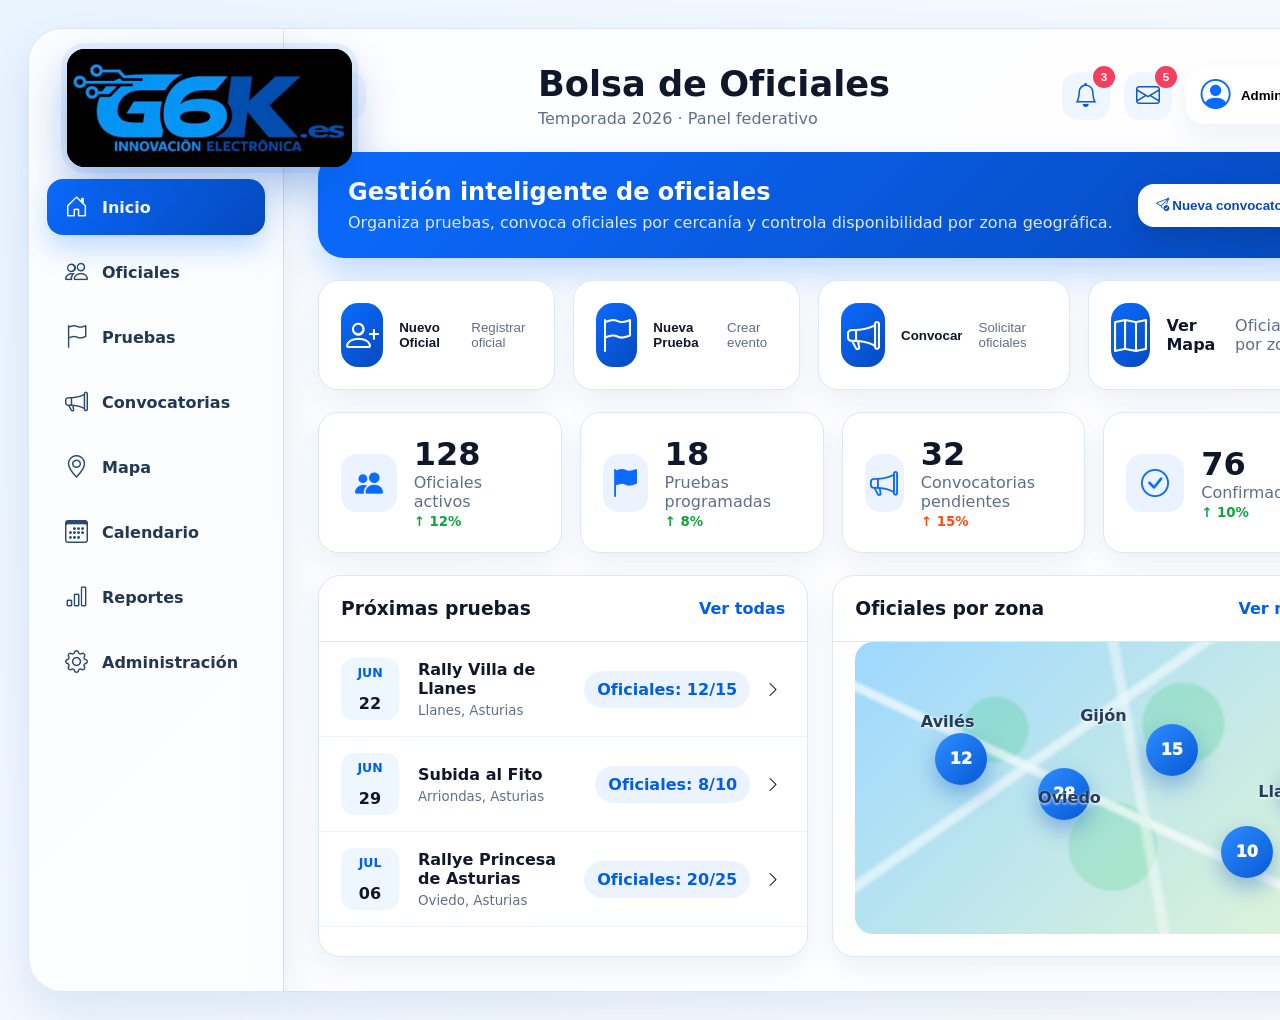
==== index.html @ 3ae83f71 "Add files via upload" ====
<!DOCTYPE html>
<html lang="es">
<head>
<meta charset="UTF-8">
<meta name="viewport" content="width=device-width, initial-scale=1.0">
<title>Bolsa de Oficiales</title>
<link href="https://cdn.jsdelivr.net/npm/bootstrap-icons@1.11.3/font/bootstrap-icons.css" rel="stylesheet">
<link rel="stylesheet" href="css/style.css">
</head>

<body>
<div class="app">

    <aside class="sidebar" id="sidebar">
        <div class="logo-floating">
            <img src="img/logo_g6k.jpg" alt="G6K">
        </div>

        <nav class="menu">
            <a class="active" href="index.html"><i class="bi bi-house-door"></i><span>Inicio</span></a>
            <a href="pages/oficiales.html"><i class="bi bi-people"></i><span>Oficiales</span></a>
            <a href="pages/pruebas.html"><i class="bi bi-flag"></i><span>Pruebas</span></a>
            <a href="pages/convocatorias.html"><i class="bi bi-megaphone"></i><span>Convocatorias</span></a>
            <a href="pages/mapa.html"><i class="bi bi-geo-alt"></i><span>Mapa</span></a>
            <a href="#"><i class="bi bi-calendar3"></i><span>Calendario</span></a>
            <a href="#"><i class="bi bi-bar-chart"></i><span>Reportes</span></a>
            <a href="#"><i class="bi bi-gear"></i><span>Administración</span></a>
        </nav>
    </aside>

    <main class="main">
        <header class="topbar">
            <button class="icon-btn" onclick="toggleSidebar()"><i class="bi bi-list"></i></button>

            <div>
                <h1>Bolsa de Oficiales</h1>
                <p>Temporada 2026 · Panel federativo</p>
            </div>

            <div class="top-actions">
                <button class="icon-btn"><i class="bi bi-bell"></i><b>3</b></button>
                <button class="icon-btn"><i class="bi bi-envelope"></i><b>5</b></button>
                <button class="user-btn"><i class="bi bi-person-circle"></i><span>Administrador</span></button>
            </div>
        </header>

        <section class="hero-card">
            <div>
                <h2>Gestión inteligente de oficiales</h2>
                <p>Organiza pruebas, convoca oficiales por cercanía y controla disponibilidad por zona geográfica.</p>
            </div>
            <button class="primary-btn" onclick="openModal('modalConvocatoria')">
                <i class="bi bi-send-check"></i> Nueva convocatoria
            </button>
        </section>

        <section class="quick-grid">
            <button class="quick-card" onclick="openModal('modalOficial')">
                <i class="bi bi-person-plus"></i>
                <strong>Nuevo Oficial</strong>
                <span>Registrar oficial</span>
            </button>

            <button class="quick-card" onclick="openModal('modalPrueba')">
                <i class="bi bi-flag"></i>
                <strong>Nueva Prueba</strong>
                <span>Crear evento</span>
            </button>

            <button class="quick-card" onclick="openModal('modalConvocatoria')">
                <i class="bi bi-megaphone"></i>
                <strong>Convocar</strong>
                <span>Solicitar oficiales</span>
            </button>

            <a class="quick-card" href="pages/mapa.html">
                <i class="bi bi-map"></i>
                <strong>Ver Mapa</strong>
                <span>Oficiales por zona</span>
            </a>
        </section>

        <section class="stats-grid">
            <div class="stat-card"><i class="bi bi-people-fill"></i><div><strong>128</strong><span>Oficiales activos</span><small class="green">↑ 12%</small></div></div>
            <div class="stat-card"><i class="bi bi-flag-fill"></i><div><strong>18</strong><span>Pruebas programadas</span><small class="green">↑ 8%</small></div></div>
            <div class="stat-card"><i class="bi bi-megaphone"></i><div><strong>32</strong><span>Convocatorias pendientes</span><small class="orange">↑ 15%</small></div></div>
            <div class="stat-card"><i class="bi bi-check-circle"></i><div><strong>76</strong><span>Confirmadas</span><small class="green">↑ 10%</small></div></div>
        </section>

        <section class="dashboard-grid">
            <div class="panel">
                <div class="panel-head">
                    <h3>Próximas pruebas</h3>
                    <a href="pages/pruebas.html">Ver todas</a>
                </div>

                <div class="event-row">
                    <div class="date"><span>JUN</span>22</div>
                    <div><strong>Rally Villa de Llanes</strong><small>Llanes, Asturias</small></div>
                    <em>Oficiales: 12/15</em>
                    <i class="bi bi-chevron-right"></i>
                </div>

                <div class="event-row">
                    <div class="date"><span>JUN</span>29</div>
                    <div><strong>Subida al Fito</strong><small>Arriondas, Asturias</small></div>
                    <em>Oficiales: 8/10</em>
                    <i class="bi bi-chevron-right"></i>
                </div>

                <div class="event-row">
                    <div class="date"><span>JUL</span>06</div>
                    <div><strong>Rallye Princesa de Asturias</strong><small>Oviedo, Asturias</small></div>
                    <em>Oficiales: 20/25</em>
                    <i class="bi bi-chevron-right"></i>
                </div>
            </div>

            <div class="panel">
                <div class="panel-head">
                    <h3>Oficiales por zona</h3>
                    <a href="pages/mapa.html">Ver mapa</a>
                </div>

                <div class="fake-map">
                    <span class="city aviles">Avilés</span>
                    <span class="city gijon">Gijón</span>
                    <span class="city oviedo">Oviedo</span>
                    <span class="city llanes">Llanes</span>
                    <span class="marker m1">12</span>
                    <span class="marker m2">28</span>
                    <span class="marker m3">15</span>
                    <span class="marker m4">18</span>
                    <span class="marker m5">10</span>
                </div>
            </div>
        </section>
    </main>
</div>

<div class="modal" id="modalOficial">
    <div class="modal-box">
        <button class="close" onclick="closeModal('modalOficial')">×</button>
        <h2>Nuevo Oficial</h2>
        <input placeholder="ID automático: OF-0001" disabled>
        <input placeholder="Nombre completo">
        <input placeholder="Municipio">
        <select><option>Categoría</option><option>Cronometrador</option><option>Comisario de ruta</option><option>Jefe de tramo</option></select>
        <button class="primary-btn">Guardar oficial</button>
    </div>
</div>

<div class="modal" id="modalPrueba">
    <div class="modal-box">
        <button class="close" onclick="closeModal('modalPrueba')">×</button>
        <h2>Nueva Prueba</h2>
        <input placeholder="Nombre de la prueba">
        <input type="date">
        <input placeholder="Municipio">
        <input placeholder="Provincia">
        <button class="primary-btn">Crear prueba</button>
    </div>
</div>

<div class="modal" id="modalConvocatoria">
    <div class="modal-box">
        <button class="close" onclick="closeModal('modalConvocatoria')">×</button>
        <h2>Nueva Convocatoria</h2>
        <select><option>Seleccionar prueba</option><option>Rally Villa de Llanes</option><option>Subida al Fito</option></select>
        <select><option>Tipo de oficial</option><option>Cronometrador</option><option>Comisario de ruta</option></select>
        <input type="number" placeholder="Cantidad necesaria">
        <button class="primary-btn">Buscar por cercanía</button>
    </div>
</div>

<nav class="mobile-nav">
    <a href="index.html"><i class="bi bi-house-door"></i>Inicio</a>
    <a href="pages/oficiales.html"><i class="bi bi-people"></i>Oficiales</a>
    <a href="pages/convocatorias.html"><i class="bi bi-megaphone"></i>Convocar</a>
    <a href="pages/mapa.html"><i class="bi bi-map"></i>Mapa</a>
</nav>

<script src="js/firebase-config.js"></script>
<script src="js/app.js"></script>
</body>
</html>
---- css/style.css ----
:root{
--blue:#0b6bff;--blue-dark:#0649bd;--soft:#eaf3ff;--white:#fff;--bg:#f5f9ff;
--text:#0f172a;--muted:#5f6f89;--line:#dce8f7;--shadow:0 20px 48px rgba(28,89,164,.13);
}
*{box-sizing:border-box}
body{margin:0;font-family:Inter,system-ui,-apple-system,"Segoe UI",sans-serif;background:linear-gradient(135deg,#eaf4ff,#fff);color:var(--text)}
.app{max-width:1540px;margin:auto;padding:28px;display:grid;grid-template-columns:255px 1fr;gap:0}
.sidebar{position:relative;background:rgba(255,255,255,.8);border:1px solid var(--line);border-right:0;border-radius:34px 0 0 34px;min-height:calc(100vh - 56px);padding:150px 18px 25px;box-shadow:var(--shadow)}
.logo-floating{position:absolute;top:20px;left:38px;width:285px;height:118px;border-radius:18px;overflow:hidden;background:#020617;box-shadow:0 20px 44px rgba(0,75,190,.34),0 0 0 6px rgba(11,107,255,.08);z-index:4}
.logo-floating img{width:100%;height:100%;object-fit:cover}
.menu a{display:flex;align-items:center;gap:14px;padding:15px 18px;margin-bottom:9px;border-radius:16px;text-decoration:none;color:#223753;font-weight:750}
.menu a i{font-size:23px;color:#29496f}.menu a.active,.menu a:hover{background:linear-gradient(135deg,var(--blue),var(--blue-dark));color:white;box-shadow:0 13px 28px rgba(11,107,255,.25)}.menu a.active i,.menu a:hover i{color:white}
.main{background:rgba(255,255,255,.88);border:1px solid var(--line);border-radius:0 34px 34px 0;min-height:calc(100vh - 56px);padding:34px;box-shadow:var(--shadow)}
.topbar{display:flex;align-items:center;gap:24px;justify-content:space-between;margin-bottom:24px}.topbar h1{margin:0;font-size:2.2rem}.topbar p{margin:5px 0 0;color:var(--muted)}
.icon-btn{position:relative;border:0;background:#f0f6ff;color:#0b59d7;width:48px;height:48px;border-radius:16px;font-size:24px}.icon-btn b{position:absolute;top:-6px;right:-5px;background:#f43f5e;color:white;border-radius:50%;font-size:.73rem;width:22px;height:22px;display:grid;place-items:center}
.top-actions{display:flex;align-items:center;gap:14px}.user-btn{border:0;background:#fff;border-radius:17px;padding:11px 15px;box-shadow:0 10px 25px rgba(26,75,140,.08);display:flex;align-items:center;gap:10px;font-weight:800}.user-btn i{font-size:30px;color:var(--blue)}
.hero-card{display:flex;align-items:center;justify-content:space-between;gap:20px;background:linear-gradient(135deg,#0b6bff,#0649bd);color:white;border-radius:26px;padding:26px 30px;margin-bottom:22px;box-shadow:0 18px 35px rgba(11,107,255,.25)}.hero-card h2{margin:0 0 7px}.hero-card p{margin:0;opacity:.86}
.primary-btn{border:0;background:white;color:var(--blue-dark);border-radius:16px;padding:14px 18px;font-weight:900;box-shadow:0 12px 25px rgba(0,0,0,.12);cursor:pointer}.modal .primary-btn{background:linear-gradient(135deg,var(--blue),var(--blue-dark));color:white;width:100%;margin-top:8px}
.quick-grid,.stats-grid{display:grid;grid-template-columns:repeat(4,1fr);gap:18px;margin-bottom:22px}.quick-card{border:1px solid var(--line);background:white;border-radius:20px;padding:22px;text-decoration:none;color:var(--text);box-shadow:0 12px 28px rgba(26,75,140,.08);display:flex;align-items:center;gap:16px;cursor:pointer;text-align:left}.quick-card:hover{transform:translateY(-4px)}.quick-card i{width:64px;height:64px;border-radius:17px;background:linear-gradient(135deg,var(--blue),var(--blue-dark));display:grid;place-items:center;color:white;font-size:33px}.quick-card strong{display:block}.quick-card span{color:var(--muted)}
.stat-card{background:white;border:1px solid var(--line);border-radius:20px;padding:22px;box-shadow:0 12px 28px rgba(26,75,140,.08);display:flex;gap:17px;align-items:center}.stat-card i{width:58px;height:58px;border-radius:16px;background:var(--soft);color:var(--blue);display:grid;place-items:center;font-size:28px}.stat-card strong{font-size:2rem;display:block}.stat-card span{display:block;color:var(--muted)}.green{color:#11a43a;font-weight:900}.orange{color:#ff4d16;font-weight:900}
.dashboard-grid{display:grid;grid-template-columns:1fr 1.05fr;gap:24px}.panel{background:white;border:1px solid var(--line);border-radius:22px;box-shadow:0 12px 28px rgba(26,75,140,.08);overflow:hidden}.panel-head{display:flex;justify-content:space-between;align-items:center;padding:22px;border-bottom:1px solid var(--line)}.panel-head h3{margin:0}.panel-head a{color:#005ee8;text-decoration:none;font-weight:900}
.event-row{display:grid;grid-template-columns:62px 1fr auto 20px;gap:15px;align-items:center;padding:16px 22px;border-bottom:1px solid #edf3fb}.event-row small{display:block;color:var(--muted);margin-top:5px}.event-row em{font-style:normal;background:#eaf3ff;color:#005ee8;padding:9px 13px;border-radius:999px;font-weight:900}.date{background:#eef6ff;border-radius:13px;width:58px;height:62px;display:grid;place-items:center;text-align:center;font-weight:900}.date span{color:#005ee8;font-size:.78rem}
.fake-map{height:292px;margin:0 22px 22px;border-radius:18px;position:relative;overflow:hidden;background:radial-gradient(circle at 30% 30%,rgba(62,205,124,.27) 0 8%,transparent 9%),radial-gradient(circle at 70% 28%,rgba(62,205,124,.25) 0 10%,transparent 11%),radial-gradient(circle at 55% 70%,rgba(62,205,124,.22) 0 13%,transparent 14%),linear-gradient(135deg,#9ed8ff,#def4d7)}
.fake-map:before{content:"";position:absolute;inset:0;background:linear-gradient(25deg,transparent 0 47%,rgba(255,255,255,.85) 48% 49%,transparent 50%),linear-gradient(145deg,transparent 0 38%,rgba(255,255,255,.72) 39% 40%,transparent 41%),linear-gradient(80deg,transparent 0 58%,rgba(255,255,255,.6) 59% 60%,transparent 61%);opacity:.75}.city{position:absolute;z-index:3;font-weight:900;color:#243b5a;text-shadow:0 1px 3px white}.aviles{left:14%;top:24%}.gijon{left:48%;top:22%}.oviedo{left:39%;top:50%}.llanes{left:86%;top:48%}.marker{position:absolute;z-index:2;width:52px;height:52px;border-radius:50%;display:grid;place-items:center;background:linear-gradient(135deg,#2e8dff,#0759d4);color:white;font-weight:950;box-shadow:0 9px 21px rgba(0,73,190,.36)}.m1{left:17%;top:31%}.m2{left:39%;top:43%}.m3{left:62%;top:28%}.m4{left:91%;top:40%}.m5{left:78%;top:63%}
.modal{display:none;position:fixed;inset:0;background:rgba(15,23,42,.55);z-index:50;place-items:center;padding:18px}.modal.show{display:grid}.modal-box{position:relative;background:white;border-radius:24px;padding:26px;max-width:430px;width:100%;box-shadow:0 25px 80px rgba(0,0,0,.25)}.modal-box h2{margin-top:0}.modal-box input,.modal-box select{width:100%;padding:14px 15px;margin-bottom:12px;border:1px solid var(--line);border-radius:14px;font-size:1rem}.close{position:absolute;right:16px;top:12px;border:0;background:transparent;font-size:30px;cursor:pointer}
.mobile-nav{display:none}
@media(max-width:1180px){.app{grid-template-columns:1fr}.sidebar{display:none}.main{border-radius:28px}.quick-grid,.stats-grid,.dashboard-grid{grid-template-columns:1fr 1fr}}
@media(max-width:720px){.app{padding:12px}.main{border-radius:24px;padding:18px;padding-bottom:90px}.top-actions{display:none}.topbar{align-items:flex-start}.hero-card{display:block}.hero-card .primary-btn{margin-top:16px}.quick-grid,.stats-grid,.dashboard-grid{grid-template-columns:1fr}.event-row{grid-template-columns:62px 1fr}.event-row em,.event-row>i{display:none}.mobile-nav{display:flex;position:fixed;left:12px;right:12px;bottom:12px;background:white;border:1px solid var(--line);border-radius:24px;box-shadow:0 16px 38px rgba(0,0,0,.18);justify-content:space-around;padding:10px;z-index:30}.mobile-nav a{text-decoration:none;color:#5b6a80;text-align:center;font-size:.72rem;font-weight:900}.mobile-nav i{display:block;font-size:22px;color:#0b6bff}}
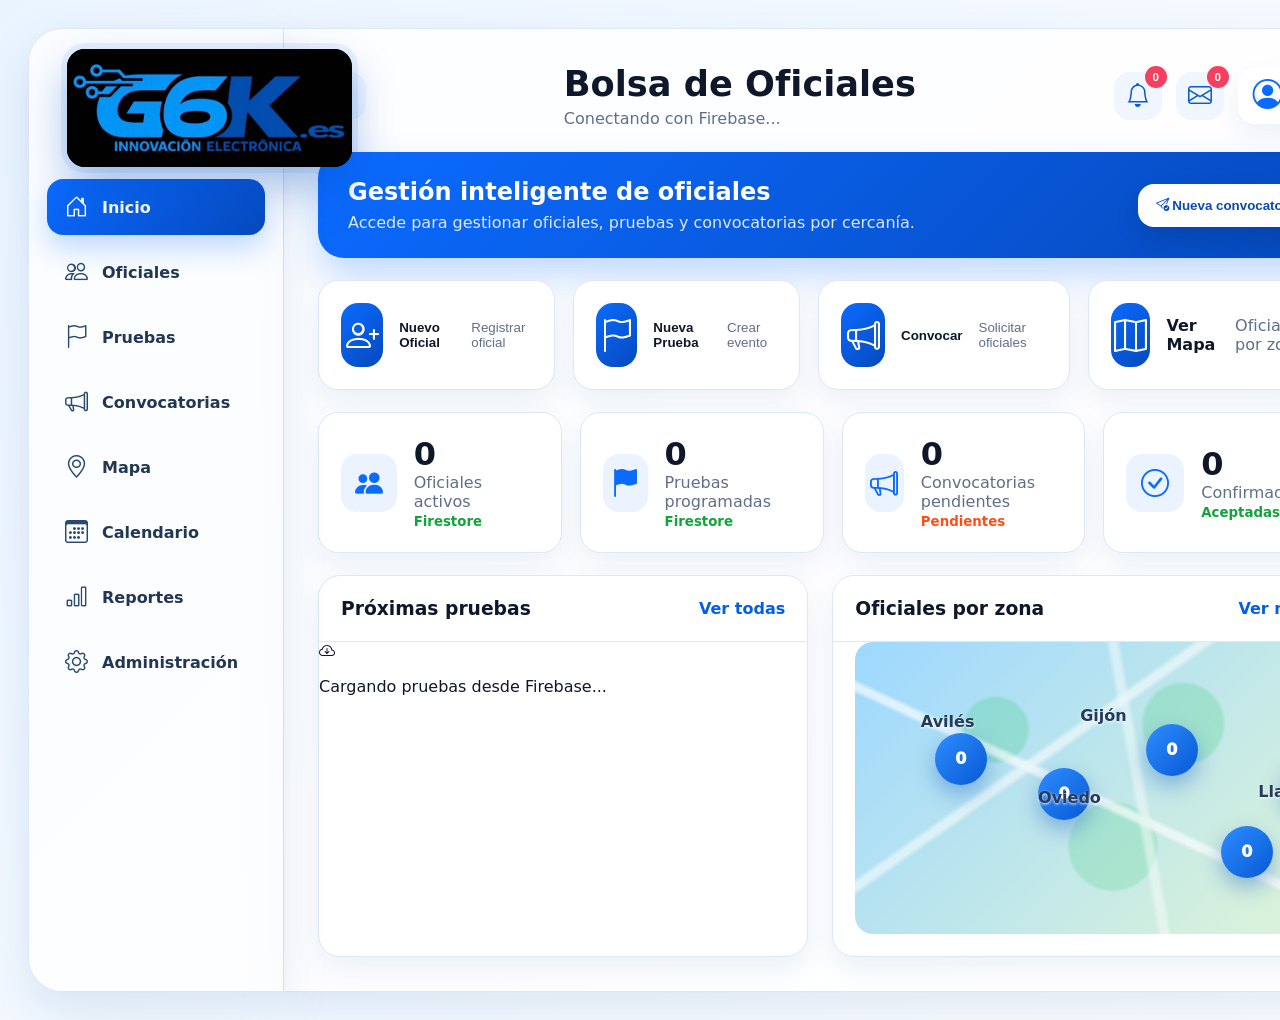
==== commit 9d6e2e81: "index.html" ====
--- a/index.html
+++ b/index.html
@@ -4,11 +4,13 @@
 <meta charset="UTF-8">
 <meta name="viewport" content="width=device-width, initial-scale=1.0">
 <title>Bolsa de Oficiales</title>
+
 <link href="https://cdn.jsdelivr.net/npm/bootstrap-icons@1.11.3/font/bootstrap-icons.css" rel="stylesheet">
 <link rel="stylesheet" href="css/style.css">
 </head>
 
 <body>
+
 <div class="app">
 
     <aside class="sidebar" id="sidebar">
@@ -29,26 +31,36 @@
     </aside>
 
     <main class="main">
+
         <header class="topbar">
             <button class="icon-btn" onclick="toggleSidebar()"><i class="bi bi-list"></i></button>
 
             <div>
                 <h1>Bolsa de Oficiales</h1>
-                <p>Temporada 2026 · Panel federativo</p>
+                <p id="welcomeText">Conectando con Firebase...</p>
             </div>
 
             <div class="top-actions">
-                <button class="icon-btn"><i class="bi bi-bell"></i><b>3</b></button>
-                <button class="icon-btn"><i class="bi bi-envelope"></i><b>5</b></button>
-                <button class="user-btn"><i class="bi bi-person-circle"></i><span>Administrador</span></button>
+                <button class="icon-btn"><i class="bi bi-bell"></i><b id="notificacionesNum">0</b></button>
+                <button class="icon-btn"><i class="bi bi-envelope"></i><b id="mensajesNum">0</b></button>
+
+                <button class="user-btn" id="userButton" onclick="goLogin()">
+                    <i class="bi bi-person-circle"></i>
+                    <span id="userName">Entrar</span>
+                </button>
+
+                <button class="icon-btn" id="logoutBtn" onclick="logoutUser()" title="Cerrar sesión" style="display:none;">
+                    <i class="bi bi-box-arrow-right"></i>
+                </button>
             </div>
         </header>
 
         <section class="hero-card">
             <div>
                 <h2>Gestión inteligente de oficiales</h2>
-                <p>Organiza pruebas, convoca oficiales por cercanía y controla disponibilidad por zona geográfica.</p>
-            </div>
+                <p id="heroText">Accede para gestionar oficiales, pruebas y convocatorias por cercanía.</p>
+            </div>
+
             <button class="primary-btn" onclick="openModal('modalConvocatoria')">
                 <i class="bi bi-send-check"></i> Nueva convocatoria
             </button>
@@ -81,38 +93,56 @@
         </section>
 
         <section class="stats-grid">
-            <div class="stat-card"><i class="bi bi-people-fill"></i><div><strong>128</strong><span>Oficiales activos</span><small class="green">↑ 12%</small></div></div>
-            <div class="stat-card"><i class="bi bi-flag-fill"></i><div><strong>18</strong><span>Pruebas programadas</span><small class="green">↑ 8%</small></div></div>
-            <div class="stat-card"><i class="bi bi-megaphone"></i><div><strong>32</strong><span>Convocatorias pendientes</span><small class="orange">↑ 15%</small></div></div>
-            <div class="stat-card"><i class="bi bi-check-circle"></i><div><strong>76</strong><span>Confirmadas</span><small class="green">↑ 10%</small></div></div>
+            <div class="stat-card">
+                <i class="bi bi-people-fill"></i>
+                <div>
+                    <strong id="statOficiales">0</strong>
+                    <span>Oficiales activos</span>
+                    <small class="green">Firestore</small>
+                </div>
+            </div>
+
+            <div class="stat-card">
+                <i class="bi bi-flag-fill"></i>
+                <div>
+                    <strong id="statPruebas">0</strong>
+                    <span>Pruebas programadas</span>
+                    <small class="green">Firestore</small>
+                </div>
+            </div>
+
+            <div class="stat-card">
+                <i class="bi bi-megaphone"></i>
+                <div>
+                    <strong id="statPendientes">0</strong>
+                    <span>Convocatorias pendientes</span>
+                    <small class="orange">Pendientes</small>
+                </div>
+            </div>
+
+            <div class="stat-card">
+                <i class="bi bi-check-circle"></i>
+                <div>
+                    <strong id="statConfirmadas">0</strong>
+                    <span>Confirmadas</span>
+                    <small class="green">Aceptadas</small>
+                </div>
+            </div>
         </section>
 
         <section class="dashboard-grid">
+
             <div class="panel">
                 <div class="panel-head">
                     <h3>Próximas pruebas</h3>
                     <a href="pages/pruebas.html">Ver todas</a>
                 </div>
 
-                <div class="event-row">
-                    <div class="date"><span>JUN</span>22</div>
-                    <div><strong>Rally Villa de Llanes</strong><small>Llanes, Asturias</small></div>
-                    <em>Oficiales: 12/15</em>
-                    <i class="bi bi-chevron-right"></i>
-                </div>
-
-                <div class="event-row">
-                    <div class="date"><span>JUN</span>29</div>
-                    <div><strong>Subida al Fito</strong><small>Arriondas, Asturias</small></div>
-                    <em>Oficiales: 8/10</em>
-                    <i class="bi bi-chevron-right"></i>
-                </div>
-
-                <div class="event-row">
-                    <div class="date"><span>JUL</span>06</div>
-                    <div><strong>Rallye Princesa de Asturias</strong><small>Oviedo, Asturias</small></div>
-                    <em>Oficiales: 20/25</em>
-                    <i class="bi bi-chevron-right"></i>
+                <div id="listaPruebas">
+                    <div class="empty-state">
+                        <i class="bi bi-cloud-arrow-down"></i>
+                        <p>Cargando pruebas desde Firebase...</p>
+                    </div>
                 </div>
             </div>
 
@@ -127,14 +157,16 @@
                     <span class="city gijon">Gijón</span>
                     <span class="city oviedo">Oviedo</span>
                     <span class="city llanes">Llanes</span>
-                    <span class="marker m1">12</span>
-                    <span class="marker m2">28</span>
-                    <span class="marker m3">15</span>
-                    <span class="marker m4">18</span>
-                    <span class="marker m5">10</span>
-                </div>
-            </div>
-        </section>
+                    <span class="marker m1" id="zonaAviles">0</span>
+                    <span class="marker m2" id="zonaOviedo">0</span>
+                    <span class="marker m3" id="zonaGijon">0</span>
+                    <span class="marker m4" id="zonaLlanes">0</span>
+                    <span class="marker m5" id="zonaOriente">0</span>
+                </div>
+            </div>
+
+        </section>
+
     </main>
 </div>
 
@@ -142,11 +174,22 @@
     <div class="modal-box">
         <button class="close" onclick="closeModal('modalOficial')">×</button>
         <h2>Nuevo Oficial</h2>
-        <input placeholder="ID automático: OF-0001" disabled>
-        <input placeholder="Nombre completo">
-        <input placeholder="Municipio">
-        <select><option>Categoría</option><option>Cronometrador</option><option>Comisario de ruta</option><option>Jefe de tramo</option></select>
-        <button class="primary-btn">Guardar oficial</button>
+
+        <input id="oficialNombre" placeholder="Nombre completo">
+        <input id="oficialEmail" placeholder="Email">
+        <input id="oficialMunicipio" placeholder="Municipio">
+        <input id="oficialProvincia" placeholder="Provincia" value="Asturias">
+
+        <select id="oficialCategoria">
+            <option value="">Categoría</option>
+            <option value="Cronometrador">Cronometrador</option>
+            <option value="Comisario de ruta">Comisario de ruta</option>
+            <option value="Jefe de tramo">Jefe de tramo</option>
+            <option value="Comisario técnico">Comisario técnico</option>
+        </select>
+
+        <button class="primary-btn" onclick="guardarOficial()">Guardar oficial</button>
+        <div id="noticeOficial" class="modal-notice"></div>
     </div>
 </div>
 
@@ -154,11 +197,14 @@
     <div class="modal-box">
         <button class="close" onclick="closeModal('modalPrueba')">×</button>
         <h2>Nueva Prueba</h2>
-        <input placeholder="Nombre de la prueba">
-        <input type="date">
-        <input placeholder="Municipio">
-        <input placeholder="Provincia">
-        <button class="primary-btn">Crear prueba</button>
+
+        <input id="pruebaNombre" placeholder="Nombre de la prueba">
+        <input id="pruebaFecha" type="date">
+        <input id="pruebaMunicipio" placeholder="Municipio">
+        <input id="pruebaProvincia" placeholder="Provincia" value="Asturias">
+
+        <button class="primary-btn" onclick="guardarPrueba()">Crear prueba</button>
+        <div id="noticePrueba" class="modal-notice"></div>
     </div>
 </div>
 
@@ -166,10 +212,23 @@
     <div class="modal-box">
         <button class="close" onclick="closeModal('modalConvocatoria')">×</button>
         <h2>Nueva Convocatoria</h2>
-        <select><option>Seleccionar prueba</option><option>Rally Villa de Llanes</option><option>Subida al Fito</option></select>
-        <select><option>Tipo de oficial</option><option>Cronometrador</option><option>Comisario de ruta</option></select>
-        <input type="number" placeholder="Cantidad necesaria">
-        <button class="primary-btn">Buscar por cercanía</button>
+
+        <select id="convocatoriaPrueba">
+            <option value="">Seleccionar prueba</option>
+        </select>
+
+        <select id="convocatoriaCategoria">
+            <option value="">Tipo de oficial</option>
+            <option value="Cronometrador">Cronometrador</option>
+            <option value="Comisario de ruta">Comisario de ruta</option>
+            <option value="Jefe de tramo">Jefe de tramo</option>
+            <option value="Comisario técnico">Comisario técnico</option>
+        </select>
+
+        <input id="convocatoriaCantidad" type="number" placeholder="Cantidad necesaria">
+
+        <button class="primary-btn" onclick="guardarConvocatoria()">Crear convocatoria</button>
+        <div id="noticeConvocatoria" class="modal-notice"></div>
     </div>
 </div>
 
@@ -180,7 +239,6 @@
     <a href="pages/mapa.html"><i class="bi bi-map"></i>Mapa</a>
 </nav>
 
-<script src="js/firebase-config.js"></script>
-<script src="js/app.js"></script>
+<script type="module" src="js/app.js"></script>
 </body>
 </html>
